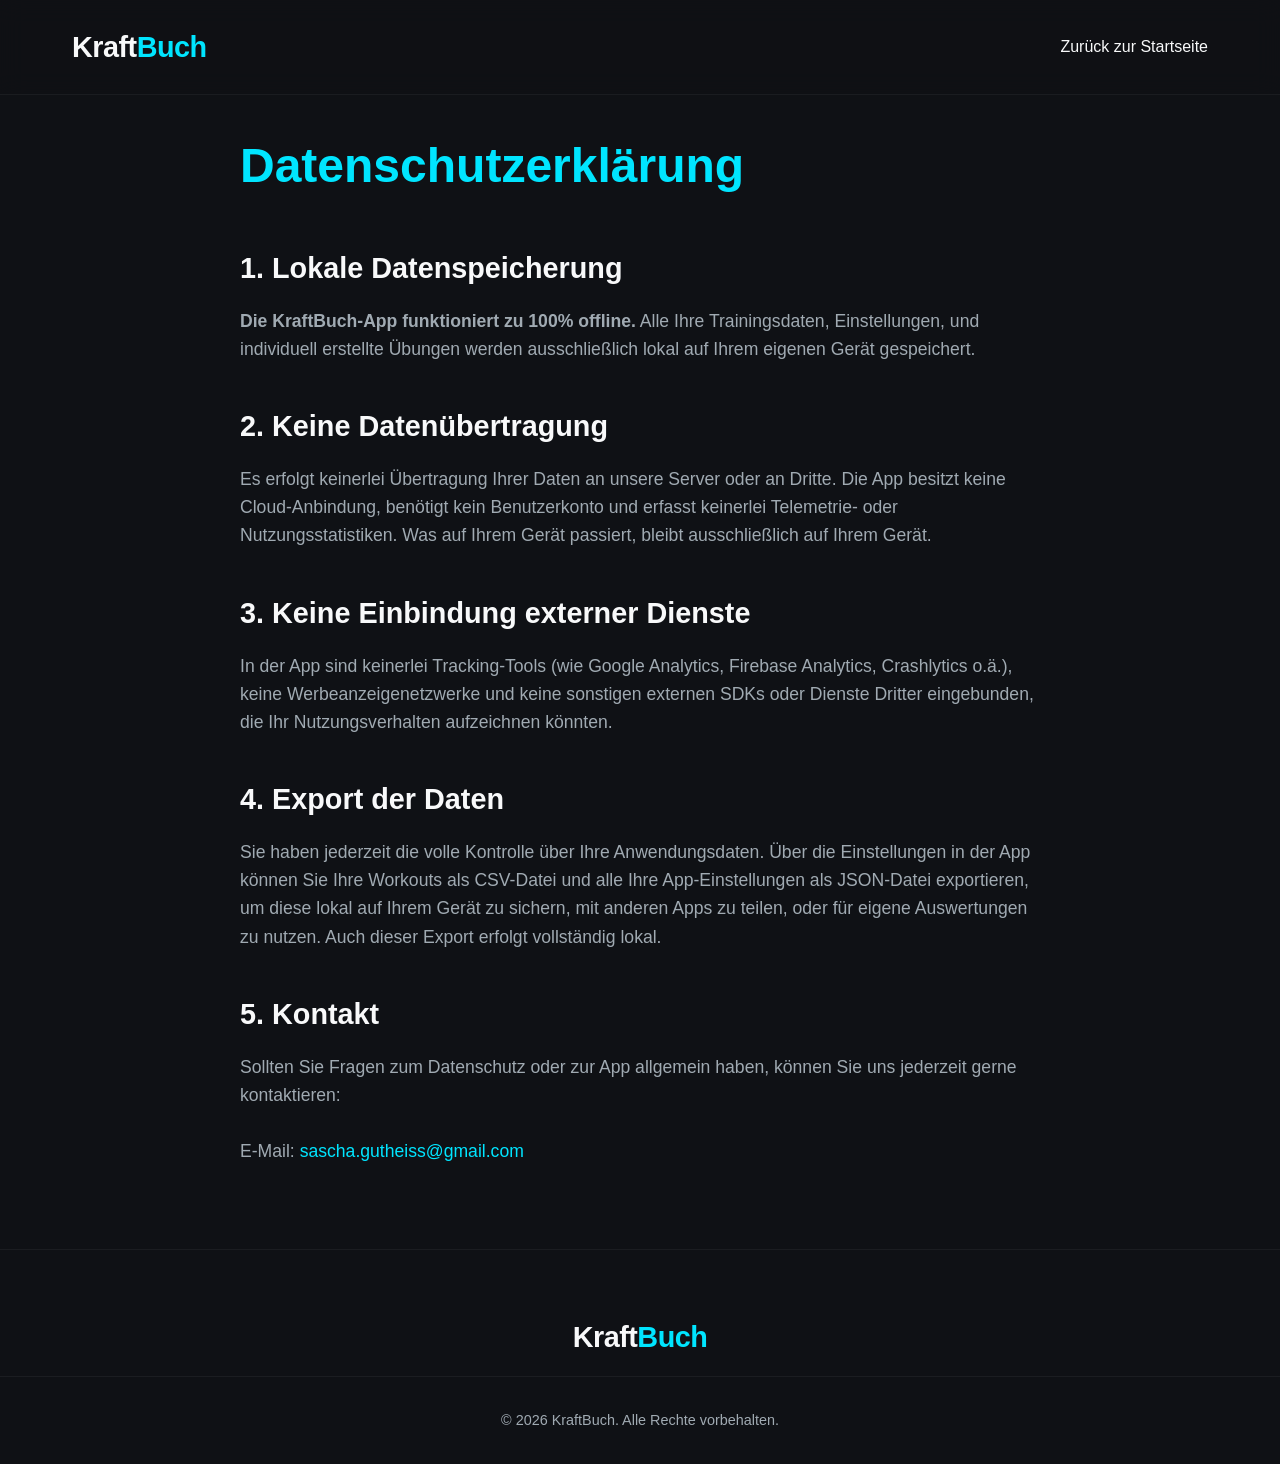
==== privacy.html @ 9125be34 "Add files via upload" ====
<!DOCTYPE html>
<html lang="de">
<head>
    <meta charset="UTF-8">
    <meta name="viewport" content="width=device-width, initial-scale=1.0">
    <title>Datenschutzerklärung - KraftBuch</title>
    <link rel="stylesheet" href="style.css">
    <!-- Favicon -->
    <link rel="icon" type="image/png" href="../assets/icon.png">
    <style>
        .privacy-content {
            padding: 8rem 0 4rem;
            max-width: 800px;
            margin: 0 auto;
        }
        .privacy-content h1 {
            font-size: 3rem;
            margin-bottom: 2rem;
            color: var(--primary);
        }
        .privacy-content h2 {
            font-size: 1.8rem;
            margin-top: 2.5rem;
            margin-bottom: 1rem;
        }
        .privacy-content p {
            margin-bottom: 1.2rem;
            color: var(--text-muted);
            font-size: 1.1rem;
        }
    </style>
</head>
<body>
    <nav class="navbar">
        <div class="container nav-content">
            <a href="index.html" class="logo" style="text-decoration: none; color: inherit;">Kraft<span>Buch</span></a>
            <ul class="nav-links">
                <li><a href="index.html">Zurück zur Startseite</a></li>
            </ul>
        </div>
    </nav>

    <div class="container privacy-content">
        <h1>Datenschutzerklärung</h1>
        
        <h2>1. Lokale Datenspeicherung</h2>
        <p><strong>Die KraftBuch-App funktioniert zu 100% offline.</strong> Alle Ihre Trainingsdaten, Einstellungen, und individuell erstellte Übungen werden ausschließlich lokal auf Ihrem eigenen Gerät gespeichert.</p>

        <h2>2. Keine Datenübertragung</h2>
        <p>Es erfolgt keinerlei Übertragung Ihrer Daten an unsere Server oder an Dritte. Die App besitzt keine Cloud-Anbindung, benötigt kein Benutzerkonto und erfasst keinerlei Telemetrie- oder Nutzungsstatistiken. Was auf Ihrem Gerät passiert, bleibt ausschließlich auf Ihrem Gerät.</p>

        <h2>3. Keine Einbindung externer Dienste</h2>
        <p>In der App sind keinerlei Tracking-Tools (wie Google Analytics, Firebase Analytics, Crashlytics o.ä.), keine Werbeanzeigenetzwerke und keine sonstigen externen SDKs oder Dienste Dritter eingebunden, die Ihr Nutzungsverhalten aufzeichnen könnten.</p>

        <h2>4. Export der Daten</h2>
        <p>Sie haben jederzeit die volle Kontrolle über Ihre Anwendungsdaten. Über die Einstellungen in der App können Sie Ihre Workouts als CSV-Datei und alle Ihre App-Einstellungen als JSON-Datei exportieren, um diese lokal auf Ihrem Gerät zu sichern, mit anderen Apps zu teilen, oder für eigene Auswertungen zu nutzen. Auch dieser Export erfolgt vollständig lokal.</p>

        <h2>5. Kontakt</h2>
        <p>Sollten Sie Fragen zum Datenschutz oder zur App allgemein haben, können Sie uns jederzeit gerne kontaktieren:<br><br>
        E-Mail: <a href="mailto:sascha.gutheiss@gmail.com" style="color: var(--primary); text-decoration: none; font-weight: 500;">sascha.gutheiss@gmail.com</a></p>
    </div>

    <footer class="footer">
        <div class="container footer-content" style="text-align: center; justify-content: center; margin-bottom: 1rem;">
            <div class="footer-brand">
                <div class="logo">Kraft<span>Buch</span></div>
            </div>
        </div>
        <div class="footer-bottom">
            <p>&copy; 2026 KraftBuch. Alle Rechte vorbehalten.</p>
        </div>
    </footer>
</body>
</html>
---- style.css ----
@font-face {
    font-family: 'Inter';
    font-style: normal;
    font-weight: 400;
    font-display: swap;
    src: url('fonts/inter-400.ttf') format('truetype');
}
@font-face {
    font-family: 'Inter';
    font-style: normal;
    font-weight: 500;
    font-display: swap;
    src: url('fonts/inter-500.ttf') format('truetype');
}
@font-face {
    font-family: 'Inter';
    font-style: normal;
    font-weight: 600;
    font-display: swap;
    src: url('fonts/inter-600.ttf') format('truetype');
}
@font-face {
    font-family: 'Outfit';
    font-style: normal;
    font-weight: 300;
    font-display: swap;
    src: url('fonts/outfit-300.ttf') format('truetype');
}
@font-face {
    font-family: 'Outfit';
    font-style: normal;
    font-weight: 400;
    font-display: swap;
    src: url('fonts/outfit-400.ttf') format('truetype');
}
@font-face {
    font-family: 'Outfit';
    font-style: normal;
    font-weight: 600;
    font-display: swap;
    src: url('fonts/outfit-600.ttf') format('truetype');
}
@font-face {
    font-family: 'Outfit';
    font-style: normal;
    font-weight: 800;
    font-display: swap;
    src: url('fonts/outfit-800.ttf') format('truetype');
}

:root {
    --bg-dark: #0f1115;
    --bg-card: #1a1d24;
    --bg-alt: #13151a;
    --primary: #00e5ff;
    --primary-glow: rgba(0, 229, 255, 0.4);
    --secondary: #7c4dff;
    --text-main: #f8f9fa;
    --text-muted: #a0aab2;
    --font-heading: 'Outfit', sans-serif;
    --font-body: 'Inter', sans-serif;
}

* {
    margin: 0;
    padding: 0;
    box-sizing: border-box;
}

html {
    scroll-behavior: smooth;
}

body {
    background-color: var(--bg-dark);
    color: var(--text-main);
    font-family: var(--font-body);
    line-height: 1.6;
    overflow-x: hidden;
}

.container {
    max-width: 1200px;
    margin: 0 auto;
    padding: 0 2rem;
}

/* Typography */
h1, h2, h3, h4, .logo {
    font-family: var(--font-heading);
}

.highlight {
    color: var(--primary);
    text-shadow: 0 0 20px var(--primary-glow);
}

/* Navbar */
.navbar {
    position: fixed;
    top: 0;
    width: 100%;
    padding: 1.5rem 0;
    background: rgba(15, 17, 21, 0.8);
    backdrop-filter: blur(12px);
    z-index: 1000;
    border-bottom: 1px solid rgba(255, 255, 255, 0.05);
}

.nav-content {
    display: flex;
    justify-content: space-between;
    align-items: center;
}

.logo {
    font-size: 1.8rem;
    font-weight: 800;
    letter-spacing: -0.5px;
}

.logo span {
    color: var(--primary);
}

.nav-links {
    list-style: none;
    display: flex;
    gap: 2rem;
}

.nav-links a {
    color: var(--text-main);
    text-decoration: none;
    font-weight: 500;
    font-size: 1rem;
    transition: color 0.3s ease;
}

.nav-links a:hover {
    color: var(--primary);
}

/* Hero Section */
.badge {
    display: inline-block;
    padding: 0.5rem 1rem;
    background: rgba(255, 255, 255, 0.05);
    border: 1px solid rgba(255, 255, 255, 0.1);
    border-radius: 50px;
    font-size: 0.9rem;
    font-weight: 500;
    color: var(--primary);
    margin-bottom: 2rem;
    animation: fadeInDown 1s ease-out;
}

.hero {
    position: relative;
    padding: 12rem 0 8rem;
    min-height: 100vh;
    display: flex;
    align-items: center;
    justify-content: center;
    text-align: center;
    overflow: hidden;
}

.hero-background {
    position: absolute;
    top: 50%;
    left: 50%;
    transform: translate(-50%, -50%);
    width: 600px;
    height: 600px;
    background: radial-gradient(circle, var(--primary-glow) 0%, transparent 70%);
    z-index: -1;
    filter: blur(60px);
}

.hero-title {
    font-size: 4.5rem;
    font-weight: 800;
    line-height: 1.1;
    margin-bottom: 1.5rem;
    animation: fadeInDown 1s ease-out 0.1s both;
}

.hero-subtitle {
    font-size: 1.2rem;
    color: var(--text-muted);
    max-width: 600px;
    margin: 0 auto 3rem;
    animation: fadeInUp 1s ease-out 0.2s both;
}

.hero-cta {
    display: flex;
    gap: 1rem;
    justify-content: center;
    animation: fadeInUp 1s ease-out 0.4s both;
}

.btn {
    padding: 1rem 2rem;
    border-radius: 50px;
    font-size: 1.1rem;
    font-weight: 600;
    text-decoration: none;
    transition: all 0.3s ease;
    cursor: pointer;
}

.btn-primary {
    background: var(--primary);
    color: var(--bg-dark);
    box-shadow: 0 4px 15px var(--primary-glow);
}

.btn-primary:hover {
    background: #00c4db;
    transform: translateY(-2px);
    box-shadow: 0 6px 20px var(--primary-glow);
}

.btn-secondary {
    background: rgba(255, 255, 255, 0.05);
    color: var(--text-main);
    border: 1px solid rgba(255, 255, 255, 0.1);
}

.btn-secondary:hover {
    background: rgba(255, 255, 255, 0.1);
    transform: translateY(-2px);
}

/* Sections */
.section {
    padding: 8rem 0;
}

.section-header {
    text-align: center;
    margin-bottom: 4rem;
}

.section-title {
    font-size: 2.5rem;
    margin-bottom: 0.5rem;
}

.section-description {
    color: var(--text-muted);
    font-size: 1.1rem;
}

.bg-alt {
    background-color: var(--bg-alt);
}

/* Features Grid */
.feature-grid {
    display: grid;
    grid-template-columns: repeat(auto-fit, minmax(260px, 1fr));
    gap: 2rem;
}

.feature-card {
    background: var(--bg-card);
    padding: 2.5rem;
    border-radius: 20px;
    border: 1px solid rgba(255, 255, 255, 0.05);
    transition: transform 0.3s ease, border-color 0.3s ease;
}

.feature-card:hover {
    transform: translateY(-10px);
    border-color: rgba(0, 229, 255, 0.3);
}

.feature-icon {
    font-size: 2.5rem;
    margin-bottom: 1.5rem;
}

.feature-card h3 {
    font-size: 1.4rem;
    margin-bottom: 1rem;
}

.feature-card p {
    color: var(--text-muted);
    font-size: 0.95rem;
}

/* FAQ */
.faq-list {
    max-width: 800px;
    margin: 0 auto;
    display: flex;
    flex-direction: column;
    gap: 1.5rem;
}

.faq-item {
    background: var(--bg-card);
    padding: 2rem;
    border-radius: 15px;
    border: 1px solid rgba(255, 255, 255, 0.05);
    transition: border-color 0.3s ease;
}

.faq-item:hover {
    border-color: rgba(255, 255, 255, 0.15);
}

.faq-question {
    font-size: 1.2rem;
    margin-bottom: 0.5rem;
    color: var(--text-main);
}

.faq-answer {
    color: var(--text-muted);
}

.support-contact {
    text-align: center;
    margin-top: 4rem;
}

.support-contact p {
    margin-bottom: 1.5rem;
    color: var(--text-muted);
    font-size: 1.1rem;
}

/* Footer */
.footer {
    padding: 4rem 0 2rem;
    border-top: 1px solid rgba(255, 255, 255, 0.05);
}

.footer-content {
    display: flex;
    flex-direction: column;
    align-items: center;
    text-align: center;
    gap: 2rem;
    margin-bottom: 3rem;
}

@media (min-width: 768px) {
    .footer-content {
        flex-direction: row;
        justify-content: space-between;
        align-items: flex-start;
        text-align: left;
    }
}

.footer-mission {
    color: var(--text-muted);
    margin-top: 1rem;
    font-size: 0.95rem;
}

.footer-bottom-grid {
    display: flex;
    gap: 4rem;
}

.footer-links {
    display: flex;
    flex-direction: column;
    gap: 0.8rem;
}

.footer-links h4 {
    margin-bottom: 0.5rem;
    color: var(--text-main);
}

.footer-links a {
    color: var(--text-muted);
    text-decoration: none;
    transition: color 0.3s;
    font-size: 0.95rem;
}

.footer-links a:hover {
    color: var(--primary);
}

.footer-bottom {
    text-align: center;
    color: var(--text-muted);
    font-size: 0.9rem;
    padding-top: 2rem;
    border-top: 1px solid rgba(255, 255, 255, 0.05);
}

/* Animations */
@keyframes fadeInDown {
    from {
        opacity: 0;
        transform: translateY(-30px);
    }
    to {
        opacity: 1;
        transform: translateY(0);
    }
}

@keyframes fadeInUp {
    from {
        opacity: 0;
        transform: translateY(30px);
    }
    to {
        opacity: 1;
        transform: translateY(0);
    }
}

/* Responsive */
@media (max-width: 768px) {
    .hero-title {
        font-size: 3rem;
    }
    .hero-cta {
        flex-direction: column;
    }
    .nav-links {
        display: none;
    }
    .footer-bottom-grid {
        flex-direction: column;
        gap: 2rem;
        align-items: center;
    }
    .footer-links {
        align-items: center;
    }
}
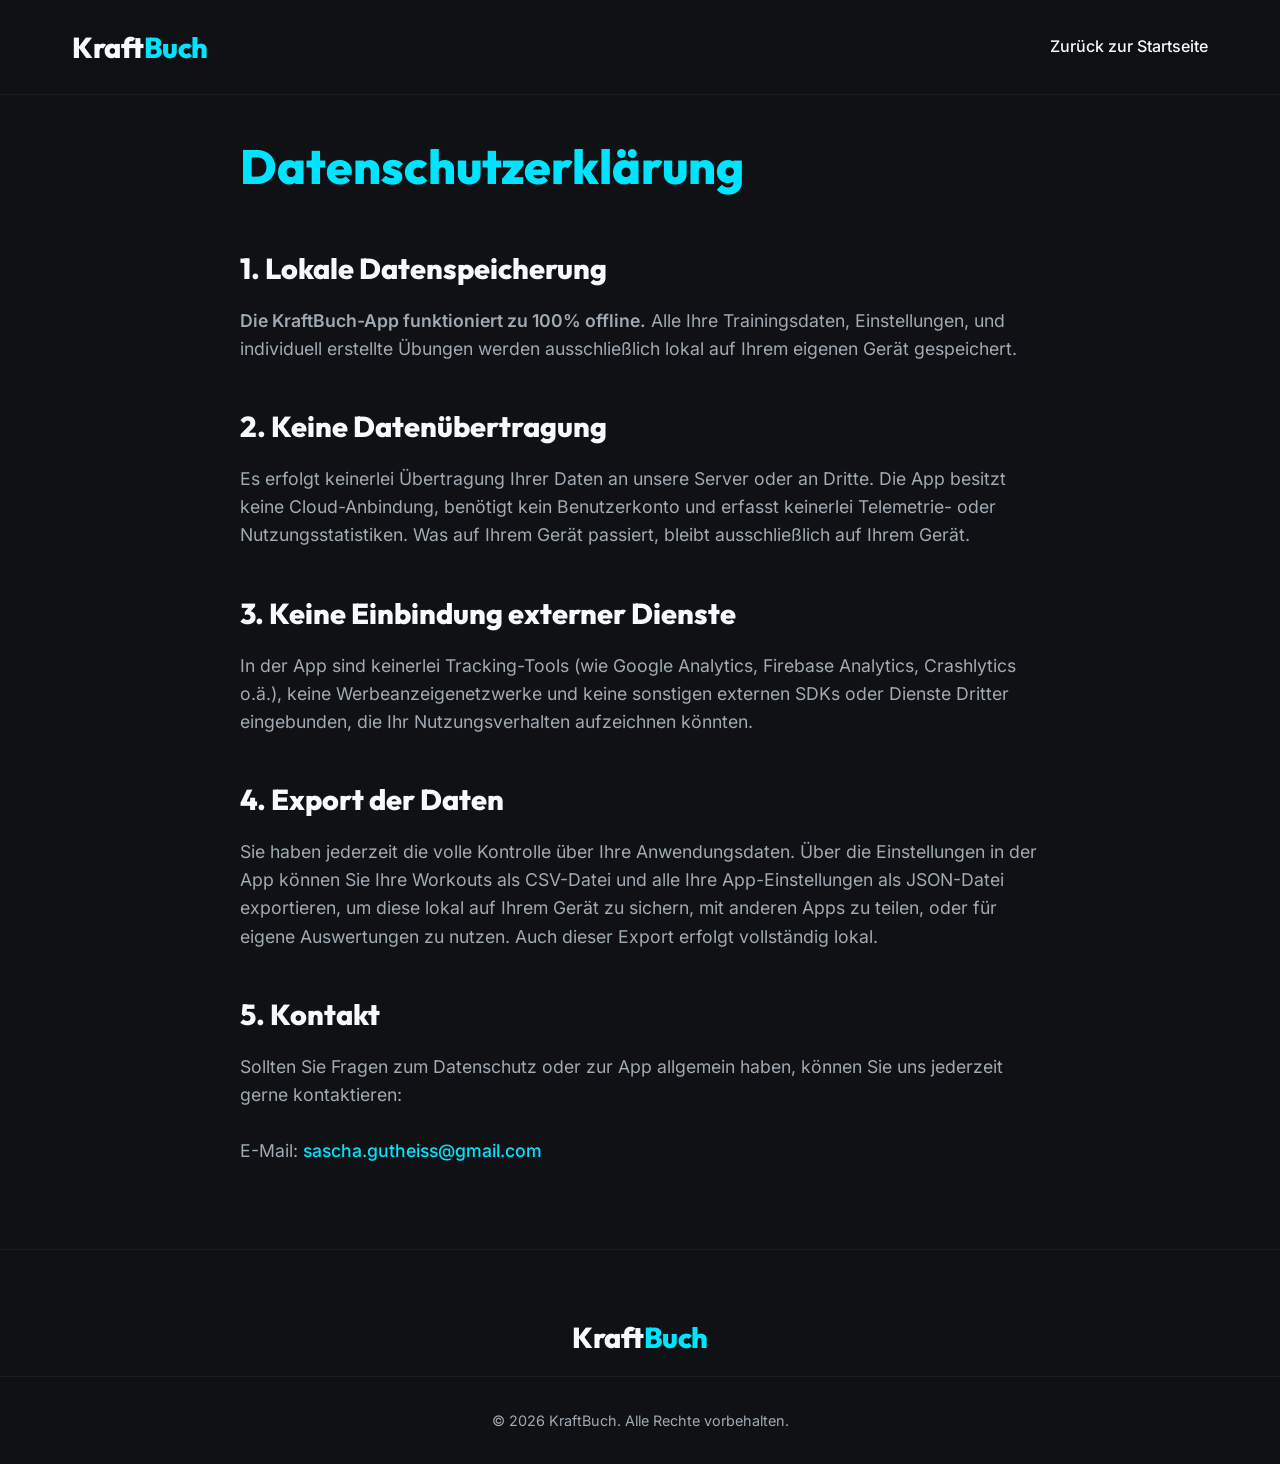
==== commit da68d505: "Add files via upload" ====
--- a/privacy.html
+++ b/privacy.html
@@ -6,7 +6,7 @@
     <title>Datenschutzerklärung - KraftBuch</title>
     <link rel="stylesheet" href="style.css">
     <!-- Favicon -->
-    <link rel="icon" type="image/png" href="../assets/icon.png">
+    <link rel="icon" type="image/png" href="img/favicon.png">
     <style>
         .privacy-content {
             padding: 8rem 0 4rem;
